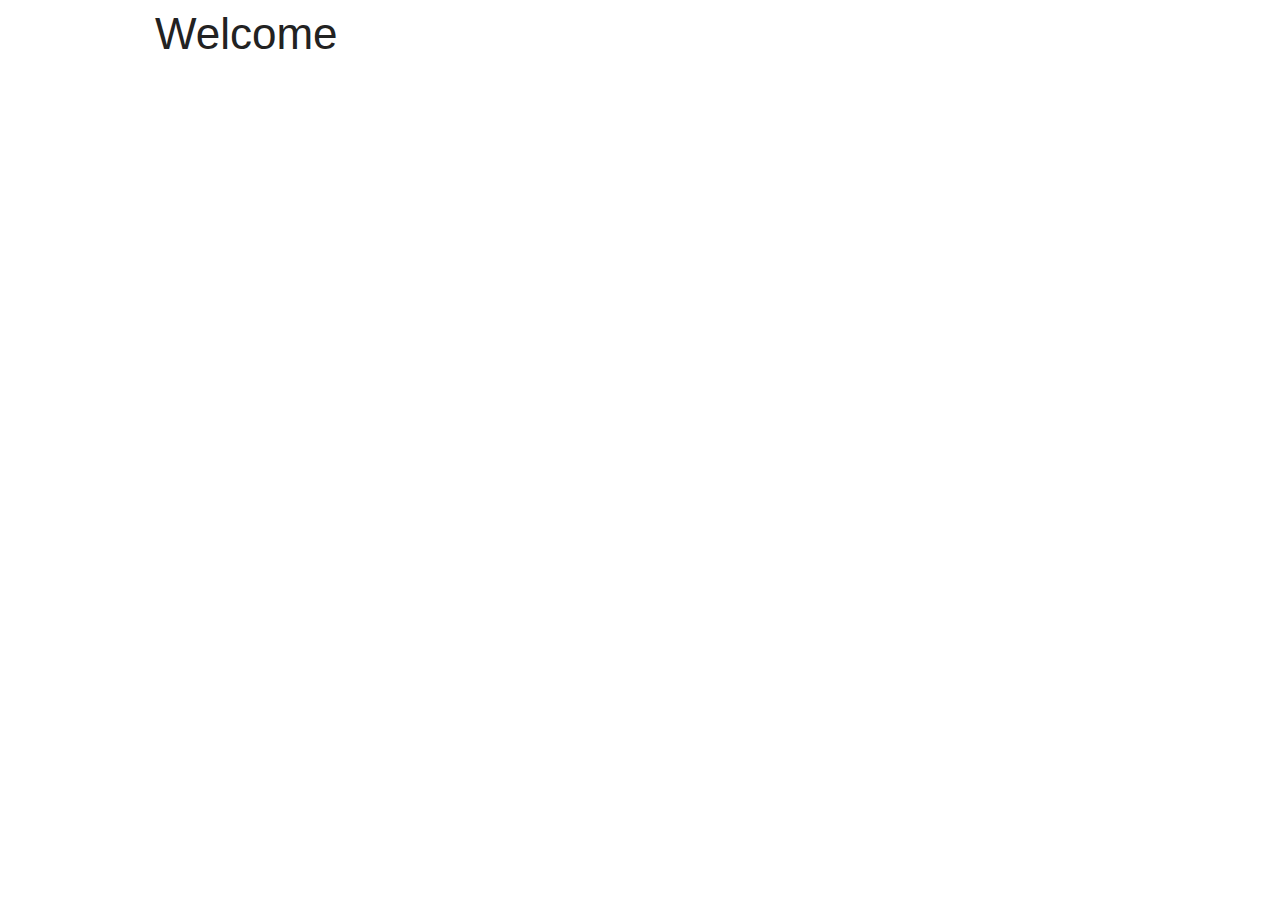
==== index.html @ 57743d0b "foundation setup" ====
<!doctype html>
<html class="no-js" lang="en">
  <head>
    <meta charset="utf-8" />
    <meta name="viewport" content="width=device-width, initial-scale=1.0" />
    <title>Foundation | Welcome</title>
    <link rel="stylesheet" href="css/foundation.css" />
    <link rel="stylesheet" type="text/css" href="css/app.css">
    <script src="js/vendor/modernizr.js"></script>
  </head>
  <body>

    <div class="row">
      <div class="large-12 columns">
        <h1>Welcome</h1>
      </div>
    </div>


    <script src="js/vendor/jquery.js"></script>
    <script src="js/foundation.min.js"></script>
    <script>
      $(document).foundation();
    </script>
  </body>
</html>
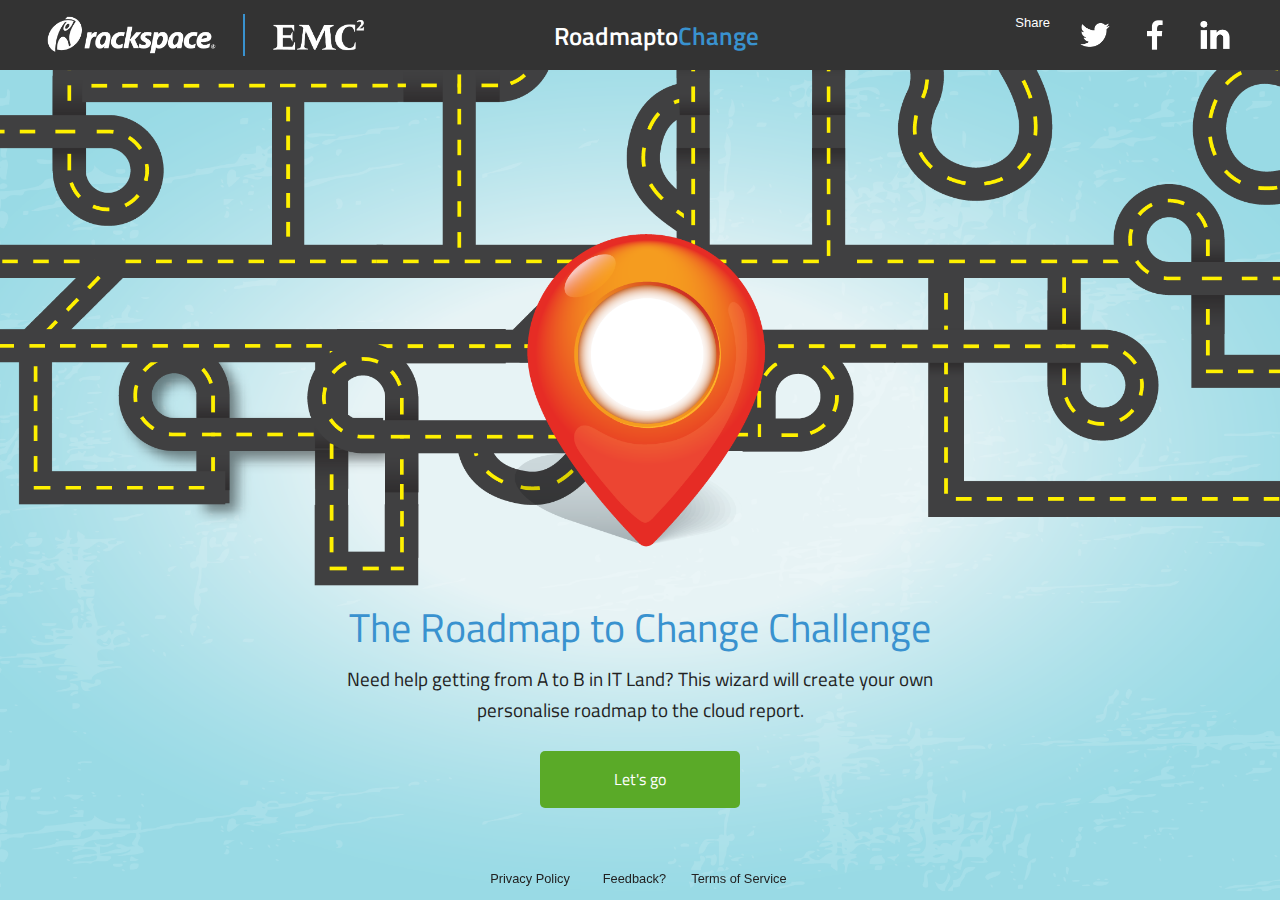
==== commit 8e2824da: "Landing page commit" ====
--- a/index.html
+++ b/index.html
@@ -3,21 +3,62 @@
   <head>
     <meta charset="utf-8" />
     <meta name="viewport" content="width=device-width, initial-scale=1.0" />
-    <title>Foundation | Welcome</title>
+    <title>Rackspace x EMC | Roadmap to Change</title>
     <link rel="stylesheet" href="css/foundation.css" />
     <link rel="stylesheet" type="text/css" href="css/app.css">
+    <link href='http://fonts.googleapis.com/css?family=Titillium+Web:400,600,600italic,700,700italic,400italic,300italic,300' rel='stylesheet' type='text/css'>
     <script src="js/vendor/modernizr.js"></script>
   </head>
   <body>
+    <div class="wrapper" id="landing-a">
+      <!-- <div class="fixed"> -->
 
-    <div class="row">
-      <div class="large-12 columns">
-        <h1>Welcome</h1>
+      <nav class="top-bar" data-topbar role="navigation">
+      <span class="tagline">Roadmapto<span class="text-blue">Change</span></span>
+        <ul class="title-area">
+          <li class="logo" id="logo-rackspace">
+            <a href="#"><img src="./img/logo_rackspace.png"></img></a>
+          </li>
+          <li class="logo" id="logo-emc">
+            <a href="#"><img src="./img/logo_emc.png"></img></a>
+          </li>
+          <li class="toggle-topbar menu-icon"><a href="#"><span>Menu</span></a></li>
+        </ul>
+        <section class="top-bar-section">
+          <!-- Right Nav Section -->
+          <ul class="right " id="social-bar">
+            <li><a href="#">Share</a></li>
+            <li class=""><a href="#"><img src="./img/icon_twitter.png"></a></li>
+            <li class=""><a href="#"><img src="./img/icon_facebook.png"></a></li>
+            <li class=""><a href="#"><img src="./img/icon_linkedin.png"></a></li>
+          </ul>
+        </section>
+      </nav>
+
+      <!-- </div> -->
+      <div class="row">
+        <div class="large-12 columns">
+         <div class="headline-text">
+            <h1>The Roadmap to Change Challenge</h1>
+            <p> Need help getting from A to B in IT Land? This wizard will create your own personalise roadmap to the cloud report.</p>
+            <a href="#" class="button">Let's go</a>
+          </div>
+        </div>
+      </div>
+
+      <div class="row">
+        <div class="large-12 columns">
+          <footer>
+              <p>Privacy Policy</p>
+              <p>Feedback?</p>
+              <p>Terms of Service</p>
+          </footer>
+        </div>
       </div>
     </div>
 
-
     <script src="js/vendor/jquery.js"></script>
+    <script src="/js/vendor/fastclick.js"></script>
     <script src="js/foundation.min.js"></script>
     <script>
       $(document).foundation();
--- a/css/app.css
+++ b/css/app.css
@@ -0,0 +1,127 @@
+
+
+/* ========= Base ========= */
+
+body {
+  font-family: 'Arial', sans-serif;
+}
+
+h1, h2, h3, h4, h5 {
+  font-family: 'Titillium Web', sans-serif;
+}
+
+.wrapper {
+  height: 100%;
+}
+
+body {
+  height: 100%;
+  background-image: url(../img/background_1.png);
+  background-position: center;
+  background-repeat: no-repeat;
+  background-size: cover !important;
+}
+
+.top-bar {
+  height: 70px;
+}
+
+.text-blue {
+  color: #3992cf;
+}
+
+/* ==== Nav ==== */
+
+nav {
+  padding-left: 35px;
+  padding-right: 35px;
+}
+
+.logo {
+  height: 43px;
+  display: inline-block;
+  margin: 14px 11px;
+}
+
+.logo#logo-rackspace img {
+  height: 42px;
+  padding-right: 26px;
+  border-right: 2px solid #3992cf;
+}
+
+.logo#logo-emc img {
+  height: 34px;
+  margin-left: -4px;
+}
+
+#social-bar img{
+  margin: 20px 0px;
+  height: 30px;
+}
+
+#social-bar > li > a {
+  height: 70px;
+}
+
+/* ==== Landing ==== */
+
+.tagline {
+  position: absolute;
+  text-align: center;
+  left: calc(50% - 100px);
+  font-family: 'titillium web', Arial;
+  font-size: 25px;
+  color: white;
+  font-weight: 600;
+  padding: 14px;
+}
+
+.headline-text {
+  position: relative;
+  top: 58vh;
+  text-align: center;
+  margin: 0 auto;
+  display: block;
+}
+
+.headline-text h1 {
+  font-size: 2.5rem;
+  color: #3992cf;
+}
+
+.headline-text p {
+  font-family: 'Titillium Web', Arial;
+  font-size: 1.2rem;
+  max-width: 600px;
+  margin: 0 auto;
+  margin-bottom: 25px;
+}
+
+.headline-text a {
+  width: 200px;
+  border-radius: 5px;
+  background-color: #5aaa28;
+  font-family: 'Titillium Web', Arial;
+}
+
+/* ==== Footer ==== */
+
+footer {
+  position: fixed;
+  bottom: 10px;
+  left: calc(50% - 160px);
+}
+
+footer p {
+  display: inline-block;
+  font-size: 0.8rem;
+  text-align: center;
+  width: 100px;
+  margin: 0 auto;
+}
+
+
+
+
+/* ========= Modules ========= */
+/* ========= States ========= */
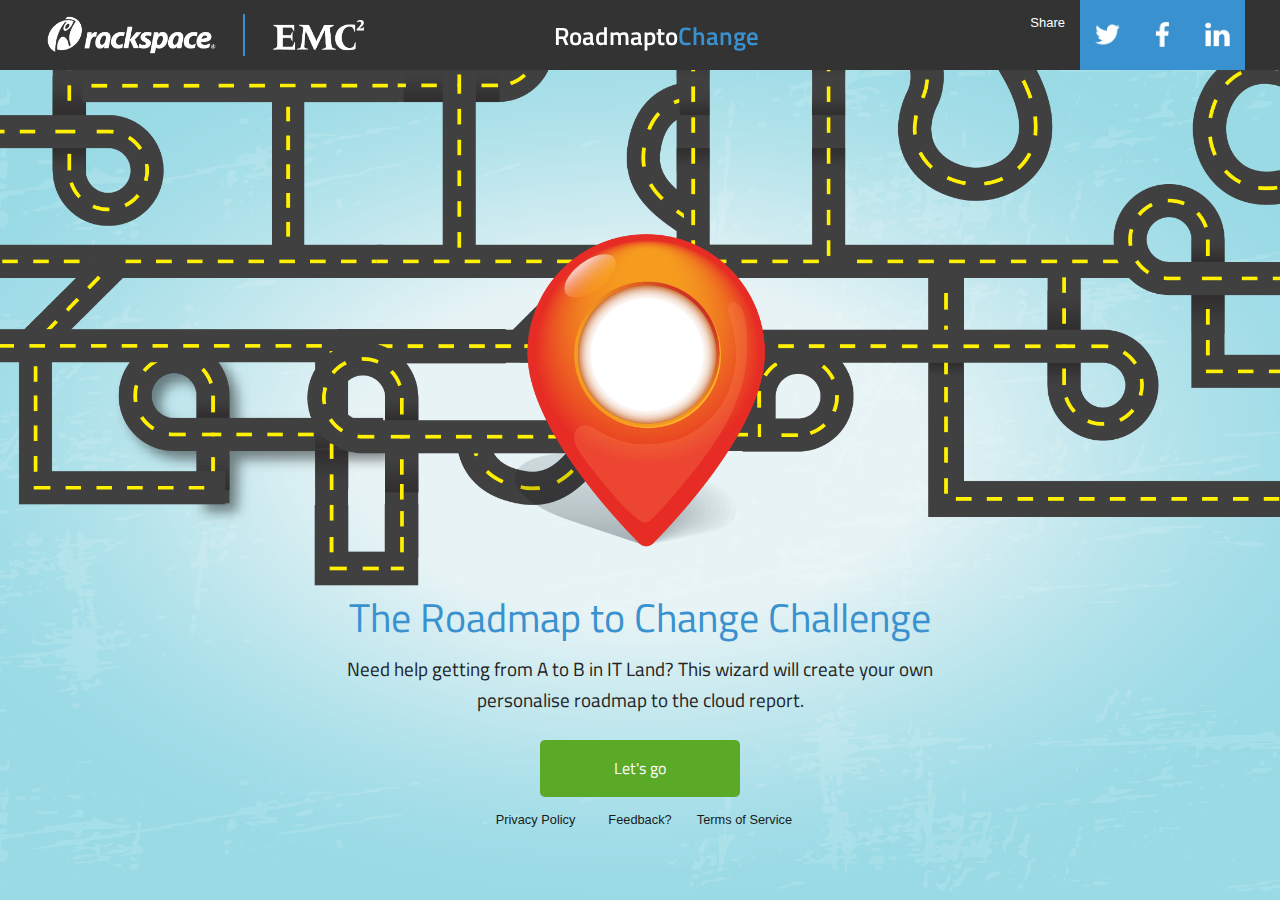
==== commit 1ada6749: "Landing page B" ====
--- a/index.html
+++ b/index.html
@@ -9,34 +9,34 @@
     <link href='http://fonts.googleapis.com/css?family=Titillium+Web:400,600,600italic,700,700italic,400italic,300italic,300' rel='stylesheet' type='text/css'>
     <script src="js/vendor/modernizr.js"></script>
   </head>
-  <body>
-    <div class="wrapper" id="landing-a">
-      <!-- <div class="fixed"> -->
-
-      <nav class="top-bar" data-topbar role="navigation">
-      <span class="tagline">Roadmapto<span class="text-blue">Change</span></span>
-        <ul class="title-area">
-          <li class="logo" id="logo-rackspace">
-            <a href="#"><img src="./img/logo_rackspace.png"></img></a>
-          </li>
-          <li class="logo" id="logo-emc">
-            <a href="#"><img src="./img/logo_emc.png"></img></a>
-          </li>
-          <li class="toggle-topbar menu-icon"><a href="#"><span>Menu</span></a></li>
-        </ul>
-        <section class="top-bar-section">
-          <!-- Right Nav Section -->
-          <ul class="right " id="social-bar">
-            <li><a href="#">Share</a></li>
-            <li class=""><a href="#"><img src="./img/icon_twitter.png"></a></li>
-            <li class=""><a href="#"><img src="./img/icon_facebook.png"></a></li>
-            <li class=""><a href="#"><img src="./img/icon_linkedin.png"></a></li>
+  <body id="landing-a">
+    <div class="wrapper">
+    <!-- Nav -->
+      <div class="fixed">
+        <nav class="top-bar" data-topbar role="navigation">
+        <span class="tagline">Roadmapto<span class="text-blue">Change</span></span>
+          <ul class="title-area">
+            <li class="logo" id="logo-rackspace">
+              <a href="#"><img src="./img/logo_rackspace.png"></img></a>
+            </li>
+            <li class="logo" id="logo-emc">
+              <a href="#"><img src="./img/logo_emc.png"></img></a>
+            </li>
+            <li class="toggle-topbar menu-icon"><a href="#"><span>Menu</span></a></li>
           </ul>
-        </section>
-      </nav>
-
-      <!-- </div> -->
-      <div class="row">
+          <section class="top-bar-section">
+            <!-- Right Nav Section -->
+            <ul class="right " id="social-bar">
+              <li><a href="#">Share</a></li>
+              <li class=""><a href="#"><img src="./img/icon_twitter.png"></a></li>
+              <li class=""><a href="#"><img src="./img/icon_facebook.png"></a></li>
+              <li class=""><a href="#"><img src="./img/icon_linkedin.png"></a></li>
+            </ul>
+          </section>
+        </nav>
+      </div>
+    <!-- Content -->
+      <div class="row clearfix">
         <div class="large-12 columns">
          <div class="headline-text">
             <h1>The Roadmap to Change Challenge</h1>
@@ -45,15 +45,11 @@
           </div>
         </div>
       </div>
-
-      <div class="row">
-        <div class="large-12 columns">
-          <footer>
-              <p>Privacy Policy</p>
-              <p>Feedback?</p>
-              <p>Terms of Service</p>
-          </footer>
-        </div>
+    <!-- Footer -->
+      <div class="footer large-12 columns text-center">
+          <p><a href="#">Privacy Policy</a></p>
+          <p><a href="#">Feedback?</a></p>
+          <p><a href="#">Terms of Service</a></p>
       </div>
     </div>
 
--- a/css/app.css
+++ b/css/app.css
@@ -10,60 +10,113 @@
   font-family: 'Titillium Web', sans-serif;
 }
 
-.wrapper {
-  height: 100%;
-}
-
-body {
+h2 {
+  font-weight: 600;
+  color: #005ab0;
+  font-size: 1.4rem;
+  margin-top: 35px;
+  margin-bottom: 20px;
+}
+
+h3 {
+  font-size: 1.2rem;
+  font-weight: 600;
+}
+
+p {
+  font-size: 0.95rem;
+  margin-top: 1rem;
+  margin-bottom: 1rem;
+}
+
+.top-bar {
+  height: 70px;
+}
+
+.text-blue {
+  color: #3992cf;
+}
+
+.underline {
+  text-decoration: underline;
+}
+
+
+
+/* ==== Nav ==== */
+
+nav {
+  padding-left: 35px;
+  padding-right: 35px;
+}
+
+.logo {
+  height: 43px;
+  display: inline-block;
+  margin: 14px 11px;
+}
+
+.logo#logo-rackspace img {
+  height: 42px;
+  padding-right: 26px;
+  border-right: 2px solid #3992cf;
+}
+
+.logo#logo-emc img {
+  height: 34px;
+  margin-left: -4px;
+}
+
+#social-bar img{
+  margin: 22px 0px;
+  height: 25px;
+}
+
+#social-bar > li > a {
+  height: 70px;
+  background-color: #3992cf;
+}
+
+#social-bar > li > a:hover {
+  background-color: #3ea0e3;
+}
+
+#social-bar > li:nth-child(1) > a {
+  background-color: #333333;
+}
+
+
+/* ==== Banners ==== */
+
+body#landing-a{
   height: 100%;
   background-image: url(../img/background_1.png);
   background-position: center;
   background-repeat: no-repeat;
-  background-size: cover !important;
-}
-
-.top-bar {
-  height: 70px;
-}
-
-.text-blue {
-  color: #3992cf;
-}
-
-/* ==== Nav ==== */
-
-nav {
-  padding-left: 35px;
-  padding-right: 35px;
-}
-
-.logo {
-  height: 43px;
-  display: inline-block;
-  margin: 14px 11px;
-}
-
-.logo#logo-rackspace img {
-  height: 42px;
-  padding-right: 26px;
-  border-right: 2px solid #3992cf;
-}
-
-.logo#logo-emc img {
-  height: 34px;
-  margin-left: -4px;
-}
-
-#social-bar img{
-  margin: 20px 0px;
-  height: 30px;
-}
-
-#social-bar > li > a {
-  height: 70px;
-}
-
-/* ==== Landing ==== */
+  background-size: cover;
+  background-attachment: fixed;
+  margin-top: -7px;
+}
+
+#landing-b .banner {
+  background-image: url(../img/background_2.png);
+  background-size: cover;
+  margin-top: -7px;
+}
+
+#landing-b .banner h1 {
+  margin: 85px 10px 10px 0;
+}
+
+#landing-b .banner p {
+  margin-bottom: 85px;
+  font-family: 'titillium web', Arial;
+  font-weight: 600;
+  font-size: 1rem;
+}
+
+/* ==== Landing a ==== */
+
 
 .tagline {
   position: absolute;
@@ -77,11 +130,11 @@
 }
 
 .headline-text {
-  position: relative;
-  top: 58vh;
   text-align: center;
   margin: 0 auto;
   display: block;
+  height: 100%;
+  margin-top: 58vh;
 }
 
 .headline-text h1 {
@@ -97,22 +150,84 @@
   margin-bottom: 25px;
 }
 
-.headline-text a {
+.headline-text a.button {
+  display: block;
+  margin: 0 auto;
   width: 200px;
   border-radius: 5px;
   background-color: #5aaa28;
   font-family: 'Titillium Web', Arial;
 }
 
+
+/* ==== Landing B ==== */
+
+.content-section > div:first-child {
+  padding: 30px 20px 30px 15px;
+}
+
+
+/* ==== Form ==== */
+
+#form-aside {
+  background-color: #005ab0;
+}
+
+#form-aside h3,
+#form-aside p {
+  color: white;
+}
+
+#form-aside > h3 {
+  margin-top: 35px;
+  padding: 30px 10px 30px 10px;
+}
+
+
+#form-aside form label {
+  color: white;
+  font-family: 'Titillium Web', Arial;
+  line-height: 1.4;
+}
+
+#form-aside form input {
+  height: 2.2rem;
+}
+
+#form-aside span {
+  color: white;
+}
+
+form {
+  padding: 0 15px 20px 12px;
+}
+
+#form-aside span.boilerplate {
+  display: block;
+  font-size: 0.7rem;
+  padding: 0 15px 40px 12px;
+}
+
+#form-aside a.button {
+  display: block;
+  width: 200px;
+  margin: 0 auto;
+  border-radius: 5px;
+  background-color: #5aaa28;
+  font-family: 'Titillium Web', Arial;
+  padding: 15px;
+  margin-top: 20px;
+}
+
+
+
 /* ==== Footer ==== */
 
-footer {
-  position: fixed;
-  bottom: 10px;
-  left: calc(50% - 160px);
-}
-
-footer p {
+.footer {
+  margin: 10px 0;
+}
+
+.footer p {
   display: inline-block;
   font-size: 0.8rem;
   text-align: center;
@@ -120,7 +235,12 @@
   margin: 0 auto;
 }
 
-
+.footer a {
+  color: #1a1a1a;
+  text-decoration: none;
+}
+
+/* ========= Modules ========= */
 
 
 /* ========= Modules ========= */
